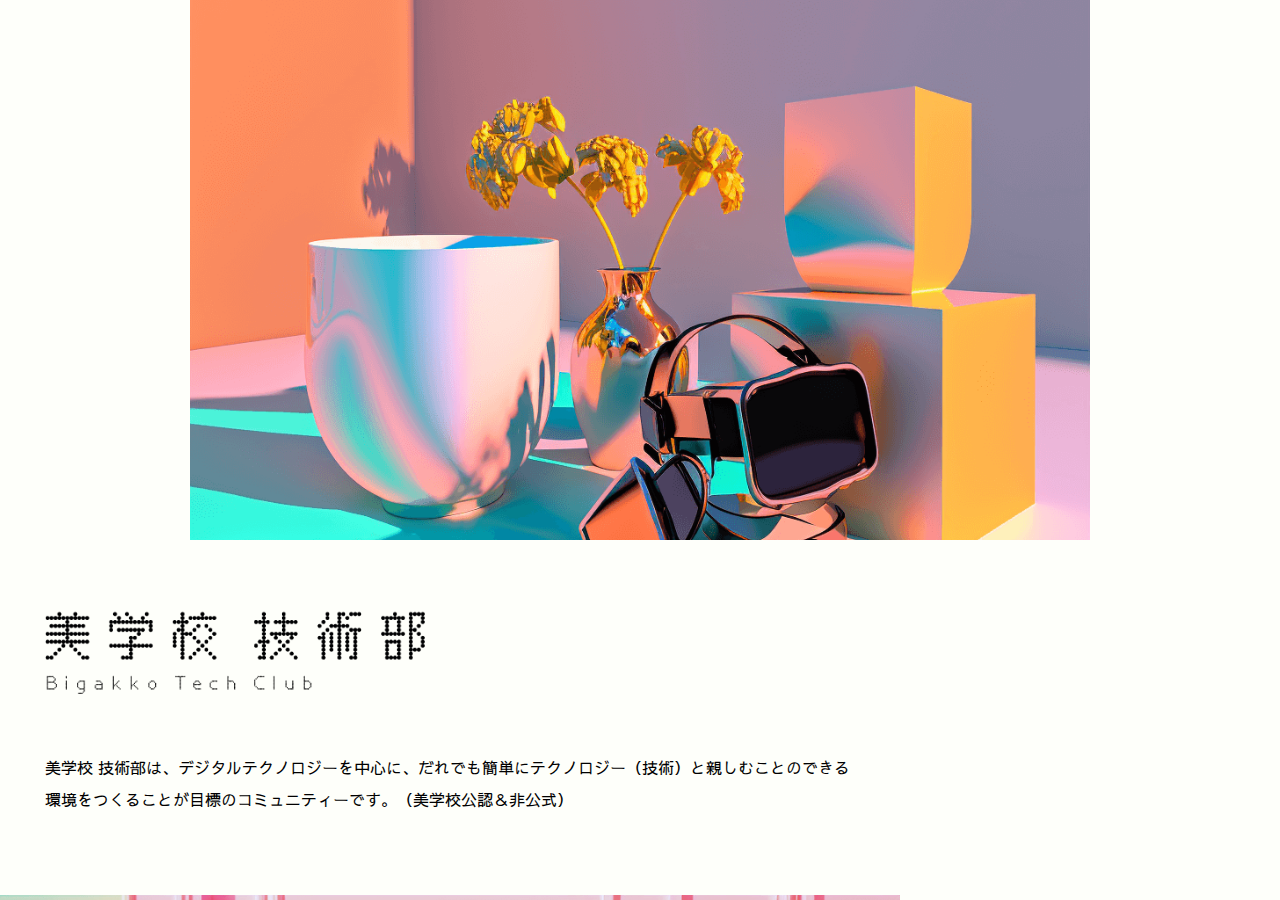
==== bigakko/index.html @ 091b628f "update" ====
<!DOCTYPE html>
<html lang="ja">
  <head>
    <meta charset="UTF-8">
    <meta name="robots" content="noindex">
    <meta http-equiv="X-UA-Compatible" content="IE=edge">
    <meta name="viewport" content="width=device-width, initial-scale=1.0">
    <title>美学校 技術部</title><meta property="og:url" content="https://arisaito.github.io/lifeinbright/bigakko/" />
<meta property="og:type" content="website" />
<meta property="og:title" content="美学校 技術部" />
<meta property="og:site_name" content="美学校 技術部" />
<meta property="og:description" content="" />
<meta property="og:image" content="https://arisaito.github.io/lifeinbright/bigakko/assets/image/image-ogp2.png" />
<meta property="og:locale" content="ja_JP" />
<meta name="twitter:card" content="summary_large_image" />
<meta name="twitter:image" content="https://arisaito.github.io/lifeinbright/bigakko/assets/image/image-ogp2.png" />
<link rel="shortcut icon" type="image/vnd.microsoft.icon" href="https://arisaito.github.io/lifeinbright/bigakko/assets/image/favicon.ico" />
<link rel="icon" href="https://arisaito.github.io/lifeinbright/bigakko/assets/image/favicon.ico" />
<link rel="apple-touch-icon" sizes="57x57" href="https://arisaito.github.io/lifeinbright/bigakko/assets/image/appicon.png" />
    <link rel="stylesheet" href="../static/css/bigakko/style.css">
    <script src="../static/js/bigakko.bundle.js"></script>
  </head>
  <body>
    <div class="wrapper">
      <div class="bg"><img class="bg-image" src="./assets/image/image-main_illust.png" alt="シンボルイラスト"></div>
      <div class="content">
        <section class="section title" id="title">
          <div class="title-item">
            <h1 class="title-logo"> <img class="title-logo-image" src="./assets/image/image-logo.png" alt="美学校 技術部"></h1>
            <p class="title-description"></p>美学校 技術部は、デジタルテクノロジーを中心に、だれでも簡単にテクノロジー（技術）と親しむことのできる環境をつくることが目標のコミュニティーです。（美学校公認＆非公式）
          </div>
        </section>
        <section class="section use" id="use"><img class="section-image" src="./assets/image/image-tote.png" alt="トートバッグの画像">
          <div class="section-inner">
            <h2 class="section-title"><img class="section-title-image" src="./assets/image/section-title/image-title01.png" alt="テクノロジーをつかう"></h2>
            <p class="section-text">美学校の小教場にある、青いかばんの中の機材はだれでも自由につかうことができます。<br>現在のかばんの中身はこちら。</p><a class="section-button-link" href="./devices/quest1/">
              <button class="c-button">VRヘッドセット</button></a>
          </div>
        </section>
        <section class="section extra" id="extra"><img class="section-image" src="./assets/image/image-bigakko3d.png" alt="美学校3Dスキャンの画像">
          <div class="section-inner">
            <h2 class="section-title"><img class="section-title-image" src="./assets/image/section-title/image-title03.png" alt="おまけテクノロジー"></h2>
            <p class="section-text">美学校の3Dデータを公開・配布しています。<br></p>スマートフォンからアクセスするとAR（実寸）で見ることができ、PCからアクセスすると3Dデータをダウンロードできて展示のモック作成などに活用できます。
            <ul class="extra-ul">
              <li class="extra-li"><a class="section-button-link" href="./3dscan/bigakko/">
                  <button class="c-button">美学校 本校</button></a><a class="section-button-link" href="./3dscan/kobeya/">
                  <button class="c-button">美学校 小教場</button></a><a class="section-button-link" href="./3dscan/studio/">
                  <button class="c-button">美学校スタジオ</button></a></li>
            </ul>
          </div>
        </section>
        <section class="section footer" id="footer"> <a class="footer-link" href="https://twitter.com/saharu54" target="_blank" rel="noopener noreferrer">連絡先</a>
          <p class="footer-copyright">Copyright © All rights reserved.</p>
        </section>
      </div>
    </div>
  </body>
</html>
---- static/css/bigakko/style.css ----
﻿@import"https://fonts.googleapis.com/css?family=Sawarabi+Gothic";html,body,div,span,applet,object,iframe,h1,h2,h3,h4,h5,h6,p,blockquote,pre,a,abbr,acronym,address,big,cite,code,del,dfn,em,img,ins,kbd,q,s,samp,small,strike,strong,sub,sup,tt,var,b,u,i,center,dl,dt,dd,ol,ul,li,fieldset,form,label,legend,table,caption,tbody,tfoot,thead,tr,th,td,article,aside,canvas,details,embed,figure,figcaption,footer,header,hgroup,menu,nav,output,ruby,section,summary,time,mark,audio,video{margin:0;padding:0;border:0;font-size:100%;font:inherit;vertical-align:baseline}article,aside,details,figcaption,figure,footer,header,hgroup,menu,nav,section{display:block}body{line-height:1}ol,ul{list-style:none}blockquote,q{quotes:none}blockquote:before,blockquote:after,q:before,q:after{content:"";content:none}table{border-collapse:collapse;border-spacing:0}button{background-color:rgba(0,0,0,0);border:none;cursor:pointer;outline:none;padding:0;appearance:none}*{box-sizing:border-box}a{display:inline-block}body{font-family:"Sawarabi Gothic"}.c-button{width:90%;min-width:300px;max-width:350px;color:#000;font-family:"Sawarabi Gothic";border:solid 1px #000;padding:.9rem;margin:auto;border-radius:100rem;font-size:1rem;position:relative}.c-button::after{content:"▷";position:absolute;top:50%;right:8%;transform:translateY(-50%);font-size:.9rem}body{color:#000;background:#fefffa;margin:0;font-size:16px;line-height:2rem;display:flex;flex-direction:column}a{color:#000;text-underline-offset:4px}.wrapper{max-width:900px;display:flex;flex-direction:column;position:absolute;top:0;left:0;width:100%;height:100%;overflow-y:scroll}.wrapper .content{margin-top:60vh;background:#fefffa;display:flex;flex-direction:column}.bg{position:fixed;top:0;left:50%;transform:translateX(-50%);width:100%;max-width:900px;height:60vh;z-index:-2;pointer-events:none}.bg-image{width:100%;height:100%;object-fit:cover}.line-wave{width:90%;margin:3rem auto}.section-image{margin:4rem auto 1rem;width:100%;height:auto}.section-inner{margin:1rem auto;width:90%;display:flex;flex-direction:column}.section-title{margin:0 auto 1rem 0;width:100%;max-width:calc(400px / 1.1);text-align:center}.section-title-image{width:100%;height:auto;margin:auto}.section-button-link{margin:2rem auto 0}.section .title-item{width:90%;margin:1rem auto;display:flex;flex-direction:column}.section .title-logo{width:90%;max-width:400px;margin:3rem auto 3rem 0}.section .title-logo-image{width:100%;height:auto;margin:auto}.section .extra-li{display:flex;flex-direction:column}.section .extra-li .section-button-link:nth-of-type(2){margin-top:1rem}.section .extra-li .section-button-link:nth-of-type(3){margin-top:1rem}.footer{background:#10d3cd;display:flex;flex-direction:column;margin:3rem 0 0;padding:1rem 0;line-height:1.6rem}.footer-link{margin:auto}.footer-copyright{margin:auto}.footer-image{margin-top:1rem;width:100%;height:auto}.devices{width:100%;margin:0 auto 5rem;text-align:left;display:flex;flex-direction:column;line-height:1.8rem}.devices-header{position:fixed;top:0;left:0;width:100%;height:auto;background:#fefffa;z-index:1}.devices-header-logo{margin:1rem auto 0 1rem;width:50%;max-width:calc(calc(400px / 1.1) / 2)}.devices-header-logo-image{width:100%;height:auto}.devices-image{margin:4rem auto 1rem;width:100%;height:auto}.devices-inner{margin:1rem;display:flex;flex-direction:column}.devices-title{width:80%;max-width:calc(calc(400px / 1.1) / 1.3);margin:0}.devices-title-image{width:100%;height:auto;margin:auto}.devices-subtitle{margin:2rem auto 1rem 0}
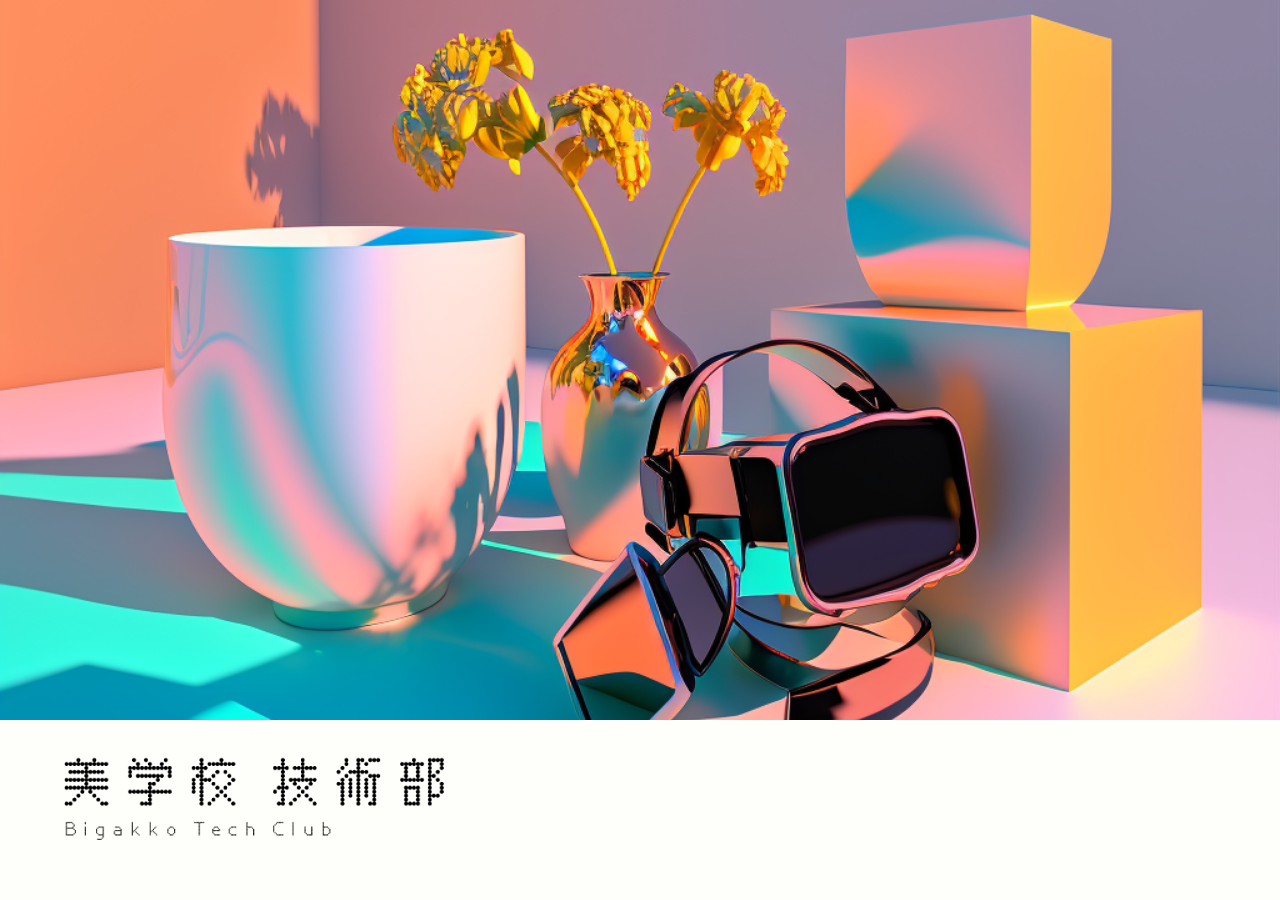
==== commit 4898bba0: "update" ====
--- a/bigakko/index.html
+++ b/bigakko/index.html
@@ -21,8 +21,10 @@
     <script src="../static/js/bigakko.bundle.js"></script>
   </head>
   <body>
-    <div class="wrapper">
-      <div class="bg"><img class="bg-image" src="./assets/image/image-main_illust.png" alt="シンボルイラスト"></div>
+    <div class="wrapper" id="wrapper">
+      <div class="bg">
+        <div class="bg-image"></div>
+      </div>
       <div class="content">
         <section class="section title" id="title">
           <div class="title-item">
@@ -30,17 +32,18 @@
             <p class="title-description"></p>美学校 技術部は、デジタルテクノロジーを中心に、だれでも簡単にテクノロジー（技術）と親しむことのできる環境をつくることが目標のコミュニティーです。（美学校公認＆非公式）
           </div>
         </section>
-        <section class="section use" id="use"><img class="section-image" src="./assets/image/image-tote.png" alt="トートバッグの画像">
+        <section class="section section-column use" id="use"><img class="section-image" src="./assets/image/image-tote.png" alt="トートバッグの画像">
           <div class="section-inner">
             <h2 class="section-title"><img class="section-title-image" src="./assets/image/section-title/image-title01.png" alt="テクノロジーをつかう"></h2>
             <p class="section-text">美学校の小教場にある、青いかばんの中の機材はだれでも自由につかうことができます。<br>現在のかばんの中身はこちら。</p><a class="section-button-link" href="./devices/quest1/">
               <button class="c-button">VRヘッドセット</button></a>
           </div>
         </section>
-        <section class="section extra" id="extra"><img class="section-image" src="./assets/image/image-bigakko3d.png" alt="美学校3Dスキャンの画像">
+        <section class="section section-column extra" id="extra"><img class="section-image" src="./assets/image/image-bigakko3d.png" alt="美学校3Dスキャンの画像">
           <div class="section-inner">
             <h2 class="section-title"><img class="section-title-image" src="./assets/image/section-title/image-title03.png" alt="おまけテクノロジー"></h2>
-            <p class="section-text">美学校の3Dデータを公開・配布しています。<br></p>スマートフォンからアクセスするとAR（実寸）で見ることができ、PCからアクセスすると3Dデータをダウンロードできて展示のモック作成などに活用できます。
+            <p class="section-text">
+              美学校の3Dデータを公開・配布しています。<br>スマートフォンからアクセスするとAR（実寸）で見ることができ、PCからアクセスすると3Dデータをダウンロードできて展示のモック作成などに活用できます。</p>
             <ul class="extra-ul">
               <li class="extra-li"><a class="section-button-link" href="./3dscan/bigakko/">
                   <button class="c-button">美学校 本校</button></a><a class="section-button-link" href="./3dscan/kobeya/">
--- a/static/css/bigakko/style.css
+++ b/static/css/bigakko/style.css
@@ -1 +1 @@
-﻿@import"https://fonts.googleapis.com/css?family=Sawarabi+Gothic";html,body,div,span,applet,object,iframe,h1,h2,h3,h4,h5,h6,p,blockquote,pre,a,abbr,acronym,address,big,cite,code,del,dfn,em,img,ins,kbd,q,s,samp,small,strike,strong,sub,sup,tt,var,b,u,i,center,dl,dt,dd,ol,ul,li,fieldset,form,label,legend,table,caption,tbody,tfoot,thead,tr,th,td,article,aside,canvas,details,embed,figure,figcaption,footer,header,hgroup,menu,nav,output,ruby,section,summary,time,mark,audio,video{margin:0;padding:0;border:0;font-size:100%;font:inherit;vertical-align:baseline}article,aside,details,figcaption,figure,footer,header,hgroup,menu,nav,section{display:block}body{line-height:1}ol,ul{list-style:none}blockquote,q{quotes:none}blockquote:before,blockquote:after,q:before,q:after{content:"";content:none}table{border-collapse:collapse;border-spacing:0}button{background-color:rgba(0,0,0,0);border:none;cursor:pointer;outline:none;padding:0;appearance:none}*{box-sizing:border-box}a{display:inline-block}body{font-family:"Sawarabi Gothic"}.c-button{width:90%;min-width:300px;max-width:350px;color:#000;font-family:"Sawarabi Gothic";border:solid 1px #000;padding:.9rem;margin:auto;border-radius:100rem;font-size:1rem;position:relative}.c-button::after{content:"▷";position:absolute;top:50%;right:8%;transform:translateY(-50%);font-size:.9rem}body{color:#000;background:#fefffa;margin:0;font-size:16px;line-height:2rem;display:flex;flex-direction:column}a{color:#000;text-underline-offset:4px}.wrapper{max-width:900px;display:flex;flex-direction:column;position:absolute;top:0;left:0;width:100%;height:100%;overflow-y:scroll}.wrapper .content{margin-top:60vh;background:#fefffa;display:flex;flex-direction:column}.bg{position:fixed;top:0;left:50%;transform:translateX(-50%);width:100%;max-width:900px;height:60vh;z-index:-2;pointer-events:none}.bg-image{width:100%;height:100%;object-fit:cover}.line-wave{width:90%;margin:3rem auto}.section-image{margin:4rem auto 1rem;width:100%;height:auto}.section-inner{margin:1rem auto;width:90%;display:flex;flex-direction:column}.section-title{margin:0 auto 1rem 0;width:100%;max-width:calc(400px / 1.1);text-align:center}.section-title-image{width:100%;height:auto;margin:auto}.section-button-link{margin:2rem auto 0}.section .title-item{width:90%;margin:1rem auto;display:flex;flex-direction:column}.section .title-logo{width:90%;max-width:400px;margin:3rem auto 3rem 0}.section .title-logo-image{width:100%;height:auto;margin:auto}.section .extra-li{display:flex;flex-direction:column}.section .extra-li .section-button-link:nth-of-type(2){margin-top:1rem}.section .extra-li .section-button-link:nth-of-type(3){margin-top:1rem}.footer{background:#10d3cd;display:flex;flex-direction:column;margin:3rem 0 0;padding:1rem 0;line-height:1.6rem}.footer-link{margin:auto}.footer-copyright{margin:auto}.footer-image{margin-top:1rem;width:100%;height:auto}.devices{width:100%;margin:0 auto 5rem;text-align:left;display:flex;flex-direction:column;line-height:1.8rem}.devices-header{position:fixed;top:0;left:0;width:100%;height:auto;background:#fefffa;z-index:1}.devices-header-logo{margin:1rem auto 0 1rem;width:50%;max-width:calc(calc(400px / 1.1) / 2)}.devices-header-logo-image{width:100%;height:auto}.devices-image{margin:4rem auto 1rem;width:100%;height:auto}.devices-inner{margin:1rem;display:flex;flex-direction:column}.devices-title{width:80%;max-width:calc(calc(400px / 1.1) / 1.3);margin:0}.devices-title-image{width:100%;height:auto;margin:auto}.devices-subtitle{margin:2rem auto 1rem 0}
+﻿@import"https://fonts.googleapis.com/css?family=Sawarabi+Gothic";html,body,div,span,applet,object,iframe,h1,h2,h3,h4,h5,h6,p,blockquote,pre,a,abbr,acronym,address,big,cite,code,del,dfn,em,img,ins,kbd,q,s,samp,small,strike,strong,sub,sup,tt,var,b,u,i,center,dl,dt,dd,ol,ul,li,fieldset,form,label,legend,table,caption,tbody,tfoot,thead,tr,th,td,article,aside,canvas,details,embed,figure,figcaption,footer,header,hgroup,menu,nav,output,ruby,section,summary,time,mark,audio,video{margin:0;padding:0;border:0;font-size:100%;font:inherit;vertical-align:baseline}article,aside,details,figcaption,figure,footer,header,hgroup,menu,nav,section{display:block}body{line-height:1}ol,ul{list-style:none}blockquote,q{quotes:none}blockquote:before,blockquote:after,q:before,q:after{content:"";content:none}table{border-collapse:collapse;border-spacing:0}button{background-color:rgba(0,0,0,0);border:none;cursor:pointer;outline:none;padding:0;appearance:none}*{box-sizing:border-box}a{display:inline-block}body{font-family:"Sawarabi Gothic"}.c-button{width:90%;min-width:300px;max-width:350px;color:#000;font-family:"Sawarabi Gothic";border:solid 1px #000;padding:.9rem;margin:auto;border-radius:100rem;font-size:1rem;position:relative}.c-button::after{content:"▷";position:absolute;top:50%;right:8%;transform:translateY(-50%);font-size:.9rem}body{color:#000;background:#fefffa;margin:0;font-size:16px;line-height:2rem;display:flex;flex-direction:column}a{color:#000;text-underline-offset:4px}.wrapper{display:flex;flex-direction:column;position:absolute;top:0;left:0;width:100%;height:100%;overflow-y:scroll}.wrapper .content{width:100%;max-width:1000px;margin:60vh auto auto;background:#fefffa;display:flex;flex-direction:column}@media screen and (min-width: 992px){.wrapper .content{margin:80vh auto auto;max-width:none}}.bg{position:fixed;top:0;left:50%;transform:translateX(-50%);width:100%;max-width:1000px;height:60vh;z-index:-2;pointer-events:none}@media screen and (min-width: 992px){.bg{top:auto;bottom:20vh;height:80vh;max-width:none}}.bg-image{background:url("../../../bigakko/assets/image/image-main_illust.png") center bottom 35%/cover;width:100%;height:100%}.line-wave{width:90%;margin:3rem auto}.section{position:relative}.section-image{margin:4rem auto 1rem;width:100%;height:auto}.section-inner{margin:1rem auto;width:90%;display:flex;flex-direction:column}.section-title{margin:0 auto 1rem 0;width:100%;max-width:calc(400px / 1.1);text-align:center}.section-title-image{width:100%;height:auto;margin:auto}.section-button-link{margin:2rem auto 0}.section .title-item{width:90%;margin:1rem auto;display:flex;flex-direction:column}.section .title-logo{width:90%;max-width:400px;margin:3rem auto 3rem 0}@media screen and (min-width: 992px){.section .title-logo{margin:1.5vh auto 3rem 0}}.section .title-logo-image{width:100%;height:auto;margin:auto}@media screen and (min-width: 992px){.section-column{height:90vh;margin:5vh 0}.section-column .section-inner{position:absolute;right:4rem;top:50%;transform:translateY(-50%);width:40vw}.section-column .section-image{width:70vw;position:absolute;top:50%;left:0;transform:translateY(-50%);height:100%;object-fit:cover;margin:auto}.section-column .section-title{background:#fefffa;max-width:400px;z-index:1;padding:.5rem 1rem;box-sizing:content-box}.section-column .section-text{background:#fefffa;z-index:1;padding:.5rem 1rem;box-sizing:content-box}.section-column .c-button{background:#fefffa;font-size:.9rem}}.extra-li{display:flex;flex-direction:column}.extra-li .section-button-link:nth-of-type(2){margin-top:1rem}.extra-li .section-button-link:nth-of-type(3){margin-top:1rem}.footer{background:none;display:flex;flex-direction:column;margin:3rem 0 0;padding:1rem 0;line-height:1.6rem;font-size:.9rem}.footer-link{margin:auto}.footer-copyright{margin:auto}.footer-image{margin-top:1rem;width:100%;height:auto}@media screen and (min-width: 992px){.footer{margin-top:5rem;background:none}}.devices{width:100%;margin:0 auto 5rem;text-align:left;display:flex;flex-direction:column;line-height:1.8rem}.devices-header{position:fixed;top:0;left:0;width:100%;height:auto;background:#fefffa;z-index:1}.devices-header-logo{margin:1rem auto 0 1rem;width:50%;max-width:calc(calc(400px / 1.1) / 2)}.devices-header-logo-image{width:100%;height:auto}.devices-image{margin:4rem auto 1rem;width:100%;height:auto}.devices-inner{margin:1rem;display:flex;flex-direction:column}.devices-title{width:80%;max-width:calc(calc(400px / 1.1) / 1.3);margin:0}.devices-title-image{width:100%;height:auto;margin:auto}.devices-subtitle{margin:2rem auto 1rem 0}.fade-in{opacity:0;transition:opacity .25s ease-out}.fade-in.show{opacity:1}.fade-in2{opacity:0;transition:opacity .25s ease-out .2s}.fade-in2.show{opacity:1}
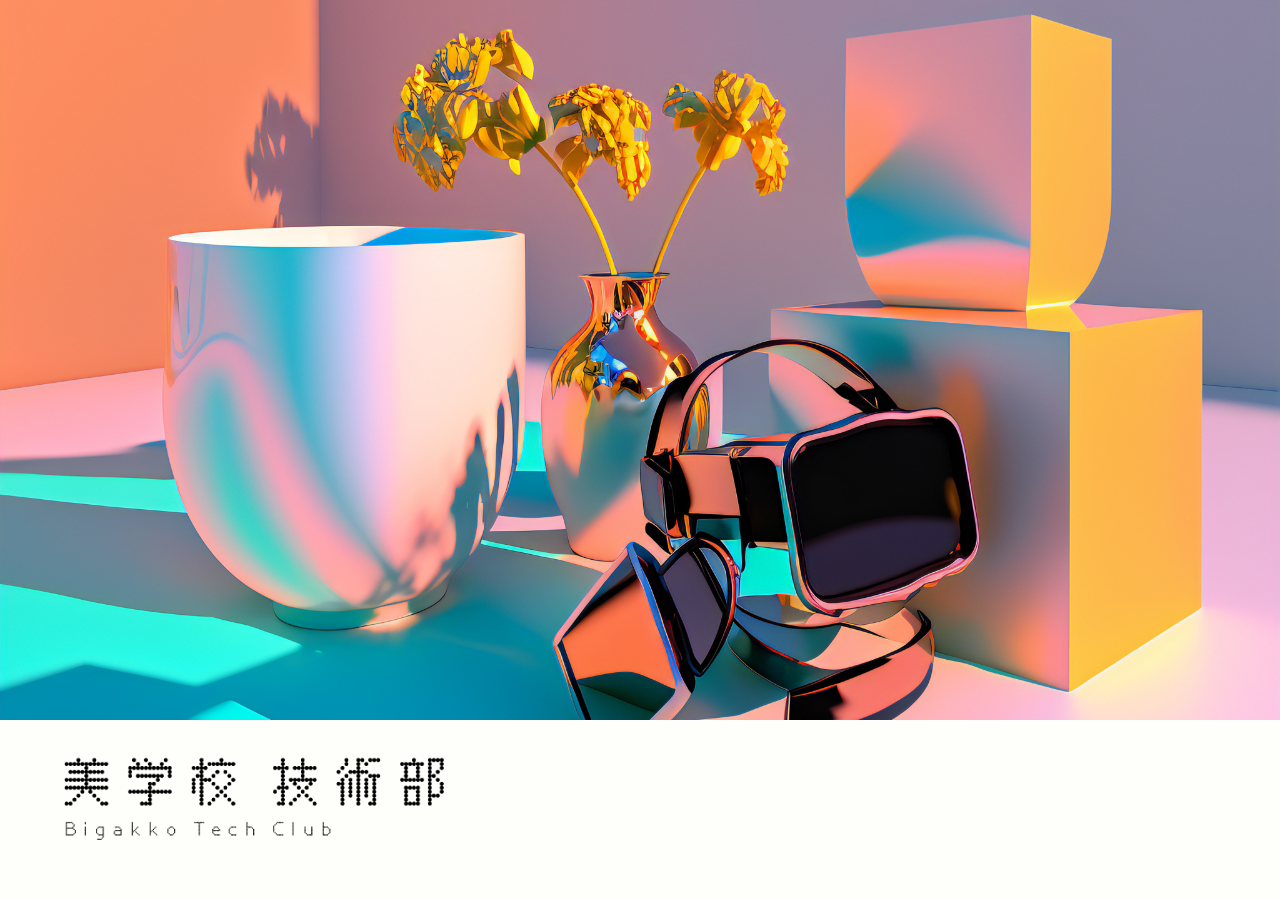
==== commit 362bfb8c: "update" ====
--- a/bigakko/index.html
+++ b/bigakko/index.html
@@ -35,8 +35,13 @@
         <section class="section section-column use" id="use"><img class="section-image" src="./assets/image/image-tote.png" alt="トートバッグの画像">
           <div class="section-inner">
             <h2 class="section-title"><img class="section-title-image" src="./assets/image/section-title/image-title01.png" alt="テクノロジーをつかう"></h2>
-            <p class="section-text">美学校の小教場にある、青いかばんの中の機材はだれでも自由につかうことができます。<br>現在のかばんの中身はこちら。</p><a class="section-button-link" href="./devices/quest1/">
-              <button class="c-button">VRヘッドセット</button></a>
+            <p class="section-text">美学校の小教場にある、青いトートバッグ（技術部のキーホルダー付き）の中の機材はだれでも自由につかうことができます。<br>現在のバッグの中身はこちら。</p>
+            <ul>
+              <li><a class="section-button-link" href="./devices/quest1/">
+                  <button class="c-button">VRヘッドセット</button></a></li>
+              <li><a class="section-button-link" href="./devices/cable/">
+                  <button class="c-button">ケーブル類</button></a></li>
+            </ul>
           </div>
         </section>
         <section class="section section-column extra" id="extra"><img class="section-image" src="./assets/image/image-bigakko3d.png" alt="美学校3Dスキャンの画像">
@@ -46,8 +51,10 @@
               美学校の3Dデータを公開・配布しています。<br>スマートフォンからアクセスするとAR（実寸）で見ることができ、PCからアクセスすると3Dデータをダウンロードできて展示のモック作成などに活用できます。</p>
             <ul class="extra-ul">
               <li class="extra-li"><a class="section-button-link" href="./3dscan/bigakko/">
-                  <button class="c-button">美学校 本校</button></a><a class="section-button-link" href="./3dscan/kobeya/">
-                  <button class="c-button">美学校 小教場</button></a><a class="section-button-link" href="./3dscan/studio/">
+                  <button class="c-button">美学校 本校</button></a></li>
+              <li class="extra-li"><a class="section-button-link" href="./3dscan/kobeya/">
+                  <button class="c-button">美学校 小教場</button></a></li>
+              <li class="extra-li"><a class="section-button-link" href="./3dscan/studio/">
                   <button class="c-button">美学校スタジオ</button></a></li>
             </ul>
           </div>
--- a/static/css/bigakko/style.css
+++ b/static/css/bigakko/style.css
@@ -1 +1 @@
-﻿@import"https://fonts.googleapis.com/css?family=Sawarabi+Gothic";html,body,div,span,applet,object,iframe,h1,h2,h3,h4,h5,h6,p,blockquote,pre,a,abbr,acronym,address,big,cite,code,del,dfn,em,img,ins,kbd,q,s,samp,small,strike,strong,sub,sup,tt,var,b,u,i,center,dl,dt,dd,ol,ul,li,fieldset,form,label,legend,table,caption,tbody,tfoot,thead,tr,th,td,article,aside,canvas,details,embed,figure,figcaption,footer,header,hgroup,menu,nav,output,ruby,section,summary,time,mark,audio,video{margin:0;padding:0;border:0;font-size:100%;font:inherit;vertical-align:baseline}article,aside,details,figcaption,figure,footer,header,hgroup,menu,nav,section{display:block}body{line-height:1}ol,ul{list-style:none}blockquote,q{quotes:none}blockquote:before,blockquote:after,q:before,q:after{content:"";content:none}table{border-collapse:collapse;border-spacing:0}button{background-color:rgba(0,0,0,0);border:none;cursor:pointer;outline:none;padding:0;appearance:none}*{box-sizing:border-box}a{display:inline-block}body{font-family:"Sawarabi Gothic"}.c-button{width:90%;min-width:300px;max-width:350px;color:#000;font-family:"Sawarabi Gothic";border:solid 1px #000;padding:.9rem;margin:auto;border-radius:100rem;font-size:1rem;position:relative}.c-button::after{content:"▷";position:absolute;top:50%;right:8%;transform:translateY(-50%);font-size:.9rem}body{color:#000;background:#fefffa;margin:0;font-size:16px;line-height:2rem;display:flex;flex-direction:column}a{color:#000;text-underline-offset:4px}.wrapper{display:flex;flex-direction:column;position:absolute;top:0;left:0;width:100%;height:100%;overflow-y:scroll}.wrapper .content{width:100%;max-width:1000px;margin:60vh auto auto;background:#fefffa;display:flex;flex-direction:column}@media screen and (min-width: 992px){.wrapper .content{margin:80vh auto auto;max-width:none}}.bg{position:fixed;top:0;left:50%;transform:translateX(-50%);width:100%;max-width:1000px;height:60vh;z-index:-2;pointer-events:none}@media screen and (min-width: 992px){.bg{top:auto;bottom:20vh;height:80vh;max-width:none}}.bg-image{background:url("../../../bigakko/assets/image/image-main_illust.png") center bottom 35%/cover;width:100%;height:100%}.line-wave{width:90%;margin:3rem auto}.section{position:relative}.section-image{margin:4rem auto 1rem;width:100%;height:auto}.section-inner{margin:1rem auto;width:90%;display:flex;flex-direction:column}.section-title{margin:0 auto 1rem 0;width:100%;max-width:calc(400px / 1.1);text-align:center}.section-title-image{width:100%;height:auto;margin:auto}.section-button-link{margin:2rem auto 0}.section .title-item{width:90%;margin:1rem auto;display:flex;flex-direction:column}.section .title-logo{width:90%;max-width:400px;margin:3rem auto 3rem 0}@media screen and (min-width: 992px){.section .title-logo{margin:1.5vh auto 3rem 0}}.section .title-logo-image{width:100%;height:auto;margin:auto}@media screen and (min-width: 992px){.section-column{height:90vh;margin:5vh 0}.section-column .section-inner{position:absolute;right:4rem;top:50%;transform:translateY(-50%);width:40vw}.section-column .section-image{width:70vw;position:absolute;top:50%;left:0;transform:translateY(-50%);height:100%;object-fit:cover;margin:auto}.section-column .section-title{background:#fefffa;max-width:400px;z-index:1;padding:.5rem 1rem;box-sizing:content-box}.section-column .section-text{background:#fefffa;z-index:1;padding:.5rem 1rem;box-sizing:content-box}.section-column .c-button{background:#fefffa;font-size:.9rem}}.extra-li{display:flex;flex-direction:column}.extra-li .section-button-link:nth-of-type(2){margin-top:1rem}.extra-li .section-button-link:nth-of-type(3){margin-top:1rem}.footer{background:none;display:flex;flex-direction:column;margin:3rem 0 0;padding:1rem 0;line-height:1.6rem;font-size:.9rem}.footer-link{margin:auto}.footer-copyright{margin:auto}.footer-image{margin-top:1rem;width:100%;height:auto}@media screen and (min-width: 992px){.footer{margin-top:5rem;background:none}}.devices{width:100%;margin:0 auto 5rem;text-align:left;display:flex;flex-direction:column;line-height:1.8rem}.devices-header{position:fixed;top:0;left:0;width:100%;height:auto;background:#fefffa;z-index:1}.devices-header-logo{margin:1rem auto 0 1rem;width:50%;max-width:calc(calc(400px / 1.1) / 2)}.devices-header-logo-image{width:100%;height:auto}.devices-image{margin:4rem auto 1rem;width:100%;height:auto}.devices-inner{margin:1rem;display:flex;flex-direction:column}.devices-title{width:80%;max-width:calc(calc(400px / 1.1) / 1.3);margin:0}.devices-title-image{width:100%;height:auto;margin:auto}.devices-subtitle{margin:2rem auto 1rem 0}.fade-in{opacity:0;transition:opacity .25s ease-out}.fade-in.show{opacity:1}.fade-in2{opacity:0;transition:opacity .25s ease-out .2s}.fade-in2.show{opacity:1}
+﻿@import"https://fonts.googleapis.com/css2?family=Noto+Sans+JP:wght@400;700&display=swap";html,body,div,span,applet,object,iframe,h1,h2,h3,h4,h5,h6,p,blockquote,pre,a,abbr,acronym,address,big,cite,code,del,dfn,em,img,ins,kbd,q,s,samp,small,strike,strong,sub,sup,tt,var,b,u,i,center,dl,dt,dd,ol,ul,li,fieldset,form,label,legend,table,caption,tbody,tfoot,thead,tr,th,td,article,aside,canvas,details,embed,figure,figcaption,footer,header,hgroup,menu,nav,output,ruby,section,summary,time,mark,audio,video{margin:0;padding:0;border:0;font-size:100%;font:inherit;vertical-align:baseline}article,aside,details,figcaption,figure,footer,header,hgroup,menu,nav,section{display:block}body{line-height:1}ol,ul{list-style:none}blockquote,q{quotes:none}blockquote:before,blockquote:after,q:before,q:after{content:"";content:none}table{border-collapse:collapse;border-spacing:0}button{background-color:rgba(0,0,0,0);border:none;cursor:pointer;outline:none;padding:0;appearance:none}*{box-sizing:border-box}a{display:inline-block}body{font-family:"Noto Sans JP",sans-serif}.c-button{font-family:"Noto Sans JP",sans-serif;width:90%;min-width:300px;max-width:350px;color:#000;border:solid 1px #000;padding:.9rem;margin:auto;border-radius:100rem;font-size:1rem;position:relative}.c-button::after{content:"▷";position:absolute;top:50%;right:8%;transform:translateY(-50%);font-size:.8rem}@media screen and (min-width: 992px){.c-button::after{font-size:.6rem}}@media screen and (min-width: 992px){.c-button{width:250px;border:solid .5px #000;min-width:auto;max-width:none;padding:.7rem}}.devices{width:100%;margin:0 auto 5rem;text-align:left;display:flex;flex-direction:column;line-height:1.8rem}.devices-header{position:fixed;top:0;left:0;width:100%;height:auto;background:#fefffa;z-index:1}.devices-header-logo{margin:1rem auto 0 1rem;width:50%;max-width:calc(calc(400px / 1.1) / 2)}.devices-header-logo-image{width:100%;height:auto}.devices-image{margin:2rem auto;width:100%;height:30vh;object-fit:contain;max-width:500px}.devices-inner{margin:4rem 1rem 1rem;display:flex;flex-direction:column}.devices-title{width:80%;max-width:calc(calc(400px / 1.1) / 1.3);margin:0}.devices-title-image{width:100%;height:auto;margin:auto}.devices-subtitle{margin:1rem auto 1rem 0}body{color:#000;background:#fefffa;margin:0;font-size:16px;line-height:2rem;display:flex;flex-direction:column}@media screen and (min-width: 992px){body{font-size:15px}}a{color:#000;text-underline-offset:4px}.wrapper{display:flex;flex-direction:column;position:absolute;top:0;left:0;width:100%;height:100%;overflow-y:scroll}.wrapper .content{width:100%;max-width:1000px;margin:60vh auto auto;background:#fefffa;display:flex;flex-direction:column}@media screen and (min-width: 992px){.wrapper .content{margin:80vh auto auto;max-width:none}}.bg{position:fixed;top:0;left:50%;transform:translateX(-50%);width:100%;max-width:1000px;height:60vh;z-index:-2;pointer-events:none}@media screen and (min-width: 992px){.bg{top:auto;bottom:20vh;height:80vh;max-width:none}}.bg-image{background:url("../../../bigakko/assets/image/image-main_illust.png") center bottom 35%/cover;width:100%;height:100%}@media screen and (min-width: 992px){.bg-image{background:url("../../../bigakko/assets/image/image-main_illust_pc.jpg") center bottom 35%/cover}}.line-wave{width:90%;margin:3rem auto}.section{position:relative}.section-image{margin:4rem auto 1rem;width:100%;height:auto}.section-inner{margin:1rem auto;width:90%;display:flex;flex-direction:column}.section-title{margin:0 auto 1rem 0;width:100%;max-width:calc(400px / 1.1);text-align:center}.section-title-image{width:100%;height:auto;margin:auto}.section-button-link{margin:1rem auto 0}.section .title-item{width:90%;margin:1rem auto;display:flex;flex-direction:column}.section .title-logo{width:90%;max-width:400px;margin:3rem auto 3rem 0}@media screen and (min-width: 992px){.section .title-logo{margin:1.5vh auto 3rem 0}}.section .title-logo-image{width:100%;height:auto;margin:auto}.section li{display:flex;flex-direction:column}.section li:first-child .section-button-link{margin-top:2rem}@media screen and (min-width: 992px){.section-column{height:80vh;margin:5vh 0}.section-column .section-inner{position:absolute;right:4rem;top:50%;transform:translateY(-50%);width:40vw}.section-column .section-image{width:70vw;position:absolute;top:50%;left:0;transform:translateY(-50%);height:100%;object-fit:cover;margin:auto}.section-column .section-title{background:#fefffa;max-width:400px;z-index:1;padding:.5rem 1rem;box-sizing:content-box}.section-column .section-text{background:#fefffa;z-index:1;padding:.5rem 1rem;box-sizing:content-box}.section-column .c-button{background:#fefffa;font-size:.9rem}}.footer{background:none;display:flex;flex-direction:column;margin:3rem 0 0;padding:1rem 0;line-height:1.6rem;font-size:.9rem}.footer-link{margin:auto}.footer-copyright{margin:auto}.footer-image{margin-top:1rem;width:100%;height:auto}@media screen and (min-width: 992px){.footer{margin-top:5rem;background:none}}.fade-in{opacity:0;transition:opacity .25s ease-out}.fade-in.show{opacity:1}.fade-in2{opacity:0;transition:opacity .25s ease-out .2s}.fade-in2.show{opacity:1}
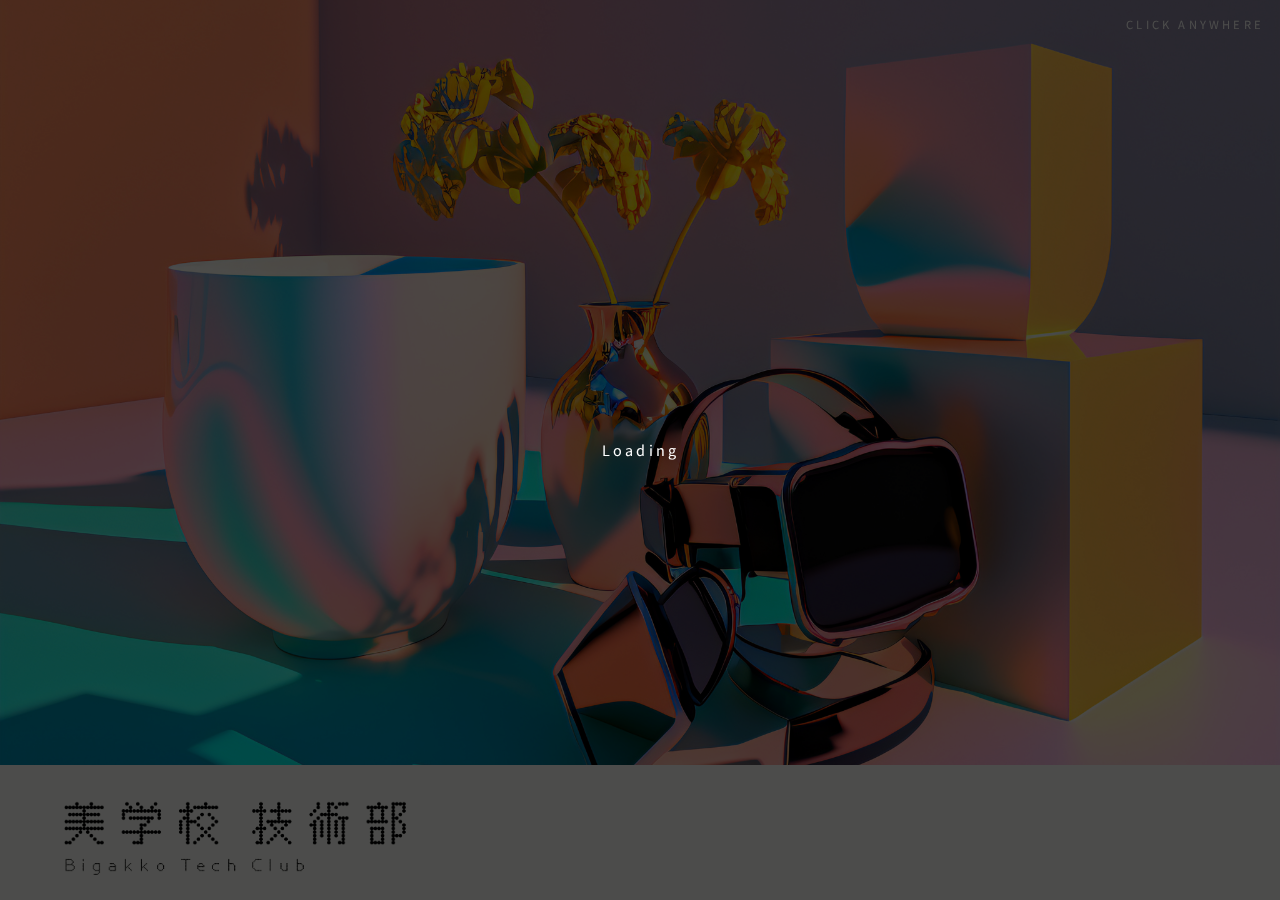
==== commit a746e11c: "update" ====
--- a/bigakko/index.html
+++ b/bigakko/index.html
@@ -21,7 +21,11 @@
     <script src="../static/js/bigakko.bundle.js"></script>
   </head>
   <body>
-    <div class="wrapper" id="wrapper">
+    <canvas class="stage" id="stage"></canvas>
+    <div class="loading is-hidden" id="loading"> 
+      <p class="loading-text">Loading</p>
+    </div>
+    <div class="wrapper" id="wrapper"><span class="click-anywhere" id="click-anywhere">CLICK ANYWHERE</span>
       <div class="bg">
         <div class="bg-image"></div>
       </div>
@@ -29,10 +33,14 @@
         <section class="section title" id="title">
           <div class="title-item">
             <h1 class="title-logo"> <img class="title-logo-image" src="./assets/image/image-logo.png" alt="美学校 技術部"></h1>
-            <p class="title-description"></p>美学校 技術部は、デジタルテクノロジーを中心に、だれでも簡単にテクノロジー（技術）と親しむことのできる環境をつくることが目標のコミュニティーです。（美学校公認＆非公式）
           </div>
         </section>
-        <section class="section section-column use" id="use"><img class="section-image" src="./assets/image/image-tote.png" alt="トートバッグの画像">
+        <section class="section description" id="title">
+          <div class="description-item">
+            <p class="description-text">美学校 技術部は、デジタルテクノロジーを中心に、だれでも簡単にテクノロジー（技術）と親しむことのできる環境をつくることが目標のコミュニティーです。（美学校公認＆非公式）</p>
+          </div>
+        </section>
+        <section class="section section-column use" id="use"><img class="section-image" src="./assets/image/image-tote.jpg" alt="トートバッグの画像">
           <div class="section-inner">
             <h2 class="section-title"><img class="section-title-image" src="./assets/image/section-title/image-title01.png" alt="テクノロジーをつかう"></h2>
             <p class="section-text">美学校の小教場にある、青いトートバッグ（技術部のキーホルダー付き）の中の機材はだれでも自由につかうことができます。<br>現在のバッグの中身はこちら。</p>
--- a/static/css/bigakko/style.css
+++ b/static/css/bigakko/style.css
@@ -1 +1 @@
-﻿@import"https://fonts.googleapis.com/css2?family=Noto+Sans+JP:wght@400;700&display=swap";html,body,div,span,applet,object,iframe,h1,h2,h3,h4,h5,h6,p,blockquote,pre,a,abbr,acronym,address,big,cite,code,del,dfn,em,img,ins,kbd,q,s,samp,small,strike,strong,sub,sup,tt,var,b,u,i,center,dl,dt,dd,ol,ul,li,fieldset,form,label,legend,table,caption,tbody,tfoot,thead,tr,th,td,article,aside,canvas,details,embed,figure,figcaption,footer,header,hgroup,menu,nav,output,ruby,section,summary,time,mark,audio,video{margin:0;padding:0;border:0;font-size:100%;font:inherit;vertical-align:baseline}article,aside,details,figcaption,figure,footer,header,hgroup,menu,nav,section{display:block}body{line-height:1}ol,ul{list-style:none}blockquote,q{quotes:none}blockquote:before,blockquote:after,q:before,q:after{content:"";content:none}table{border-collapse:collapse;border-spacing:0}button{background-color:rgba(0,0,0,0);border:none;cursor:pointer;outline:none;padding:0;appearance:none}*{box-sizing:border-box}a{display:inline-block}body{font-family:"Noto Sans JP",sans-serif}.c-button{font-family:"Noto Sans JP",sans-serif;width:90%;min-width:300px;max-width:350px;color:#000;border:solid 1px #000;padding:.9rem;margin:auto;border-radius:100rem;font-size:1rem;position:relative}.c-button::after{content:"▷";position:absolute;top:50%;right:8%;transform:translateY(-50%);font-size:.8rem}@media screen and (min-width: 992px){.c-button::after{font-size:.6rem}}@media screen and (min-width: 992px){.c-button{width:250px;border:solid .5px #000;min-width:auto;max-width:none;padding:.7rem}}.devices{width:100%;margin:0 auto 5rem;text-align:left;display:flex;flex-direction:column;line-height:1.8rem}.devices-header{position:fixed;top:0;left:0;width:100%;height:auto;background:#fefffa;z-index:1}.devices-header-logo{margin:1rem auto 0 1rem;width:50%;max-width:calc(calc(400px / 1.1) / 2)}.devices-header-logo-image{width:100%;height:auto}.devices-image{margin:2rem auto;width:100%;height:30vh;object-fit:contain;max-width:500px}.devices-inner{margin:4rem 1rem 1rem;display:flex;flex-direction:column}.devices-title{width:80%;max-width:calc(calc(400px / 1.1) / 1.3);margin:0}.devices-title-image{width:100%;height:auto;margin:auto}.devices-subtitle{margin:1rem auto 1rem 0}body{color:#000;background:#fefffa;margin:0;font-size:16px;line-height:2rem;display:flex;flex-direction:column}@media screen and (min-width: 992px){body{font-size:15px}}a{color:#000;text-underline-offset:4px}.wrapper{display:flex;flex-direction:column;position:absolute;top:0;left:0;width:100%;height:100%;overflow-y:scroll}.wrapper .content{width:100%;max-width:1000px;margin:60vh auto auto;background:#fefffa;display:flex;flex-direction:column}@media screen and (min-width: 992px){.wrapper .content{margin:80vh auto auto;max-width:none}}.bg{position:fixed;top:0;left:50%;transform:translateX(-50%);width:100%;max-width:1000px;height:60vh;z-index:-2;pointer-events:none}@media screen and (min-width: 992px){.bg{top:auto;bottom:20vh;height:80vh;max-width:none}}.bg-image{background:url("../../../bigakko/assets/image/image-main_illust.png") center bottom 35%/cover;width:100%;height:100%}@media screen and (min-width: 992px){.bg-image{background:url("../../../bigakko/assets/image/image-main_illust_pc.jpg") center bottom 35%/cover}}.line-wave{width:90%;margin:3rem auto}.section{position:relative}.section-image{margin:4rem auto 1rem;width:100%;height:auto}.section-inner{margin:1rem auto;width:90%;display:flex;flex-direction:column}.section-title{margin:0 auto 1rem 0;width:100%;max-width:calc(400px / 1.1);text-align:center}.section-title-image{width:100%;height:auto;margin:auto}.section-button-link{margin:1rem auto 0}.section .title-item{width:90%;margin:1rem auto;display:flex;flex-direction:column}.section .title-logo{width:90%;max-width:400px;margin:3rem auto 3rem 0}@media screen and (min-width: 992px){.section .title-logo{margin:1.5vh auto 3rem 0}}.section .title-logo-image{width:100%;height:auto;margin:auto}.section li{display:flex;flex-direction:column}.section li:first-child .section-button-link{margin-top:2rem}@media screen and (min-width: 992px){.section-column{height:80vh;margin:5vh 0}.section-column .section-inner{position:absolute;right:4rem;top:50%;transform:translateY(-50%);width:40vw}.section-column .section-image{width:70vw;position:absolute;top:50%;left:0;transform:translateY(-50%);height:100%;object-fit:cover;margin:auto}.section-column .section-title{background:#fefffa;max-width:400px;z-index:1;padding:.5rem 1rem;box-sizing:content-box}.section-column .section-text{background:#fefffa;z-index:1;padding:.5rem 1rem;box-sizing:content-box}.section-column .c-button{background:#fefffa;font-size:.9rem}}.footer{background:none;display:flex;flex-direction:column;margin:3rem 0 0;padding:1rem 0;line-height:1.6rem;font-size:.9rem}.footer-link{margin:auto}.footer-copyright{margin:auto}.footer-image{margin-top:1rem;width:100%;height:auto}@media screen and (min-width: 992px){.footer{margin-top:5rem;background:none}}.fade-in{opacity:0;transition:opacity .25s ease-out}.fade-in.show{opacity:1}.fade-in2{opacity:0;transition:opacity .25s ease-out .2s}.fade-in2.show{opacity:1}
+﻿@import"https://fonts.googleapis.com/css2?family=Noto+Sans+JP:wght@400;700&display=swap";html,body,div,span,applet,object,iframe,h1,h2,h3,h4,h5,h6,p,blockquote,pre,a,abbr,acronym,address,big,cite,code,del,dfn,em,img,ins,kbd,q,s,samp,small,strike,strong,sub,sup,tt,var,b,u,i,center,dl,dt,dd,ol,ul,li,fieldset,form,label,legend,table,caption,tbody,tfoot,thead,tr,th,td,article,aside,canvas,details,embed,figure,figcaption,footer,header,hgroup,menu,nav,output,ruby,section,summary,time,mark,audio,video{margin:0;padding:0;border:0;font-size:100%;font:inherit;vertical-align:baseline}article,aside,details,figcaption,figure,footer,header,hgroup,menu,nav,section{display:block}body{line-height:1}ol,ul{list-style:none}blockquote,q{quotes:none}blockquote:before,blockquote:after,q:before,q:after{content:"";content:none}table{border-collapse:collapse;border-spacing:0}button{background-color:rgba(0,0,0,0);border:none;cursor:pointer;outline:none;padding:0;appearance:none}*{box-sizing:border-box}a{display:inline-block}body{font-family:"Noto Sans JP",sans-serif}@keyframes blink{0%{opacity:0}50%{opacity:1}100%{opacity:0}}@keyframes slideUp{0%{top:100%}100%{top:0}}.c-button{font-family:"Noto Sans JP",sans-serif;width:90%;min-width:300px;max-width:350px;color:#000;background:#fefffa;border:solid .9px #000;border-radius:100rem;padding:.9rem;margin:auto;font-size:1rem;position:relative}.c-button::after{content:"▷";position:absolute;top:50%;right:8%;transform:translateY(-50%);font-size:.8rem}@media screen and (min-width: 992px){.c-button::after{font-size:.6rem}}@media screen and (min-width: 992px){.c-button{width:250px;min-width:auto;max-width:none;padding:.7rem;z-index:1;overflow:hidden;transition:.1s}.c-button:hover{color:#fefffa;background:#4b4b4b}}.section-column:nth-of-type(2n - 1) .c-button:hover{color:#fefffa}.devices{width:100%;margin:0 auto 5rem;text-align:left;display:flex;flex-direction:column;line-height:1.8rem}.devices-header{position:fixed;top:0;left:0;width:100%;height:auto;background:#fefffa;z-index:1}.devices-header-logo{margin:1rem auto 0 1rem;width:50%;max-width:calc(calc(350px / 1.1) / 2)}.devices-header-logo-image{width:100%;height:auto}.devices-image{margin:2rem auto;width:100%;height:30vh;object-fit:contain;max-width:500px}.devices-inner{margin:4rem 1rem 1rem;display:flex;flex-direction:column}.devices-title{width:80%;max-width:calc(calc(350px / 1.1) / 1.3);margin:0}.devices-title-image{width:100%;height:auto;margin:auto}.devices-subtitle{margin:1rem auto 1rem 0}body{color:#000;background:#fefffa;margin:0;font-size:16px;line-height:2rem;display:flex;flex-direction:column}@media screen and (min-width: 992px){body{font-size:15px;-webkit-touch-callout:none;-webkit-user-select:none;-moz-touch-callout:none;-moz-user-select:none;touch-callout:none;user-select:none}}a{color:#000;text-underline-offset:4px}#stage{position:fixed;top:0;left:0;pointer-events:none;z-index:3;transition:.25s filter;transition:.25s mix-blend-mode}#stage.alpha{filter:opacity(0.7)}#stage.blend{mix-blend-mode:hard-light}#stage.gray{filter:grayscale(1)}.loading{position:fixed;top:0;left:0;width:calc(100% + 1px);height:100%;display:flex;flex-direction:column;z-index:11;background:rgba(0,0,0,.7);color:#fff;font-size:.9rem;letter-spacing:.2rem;transition:.25s}.loading-text{margin:auto}.loading.is-hidden{opacity:0;pointer-events:none}.wrapper{display:flex;flex-direction:column;position:absolute;top:0;left:0;width:100%;height:100%;height:100vh;overflow-y:scroll;height:100vh}.wrapper .click-anywhere{display:none}@media screen and (min-width: 992px){.wrapper .click-anywhere{display:block;position:fixed;top:.5rem;right:1rem;color:#fefffa;font-size:.7rem;letter-spacing:.2rem;z-index:10;animation:blink 2s ease-in-out infinite;transition:.25s}.wrapper .click-anywhere.is-hidden{animation:none;opacity:0}}.wrapper .content{width:100%;max-width:1000px;margin:60vh auto auto;background:#fefffa;display:flex;flex-direction:column}@media screen and (min-width: 992px){.wrapper .content{margin:85vh auto auto;max-width:none}}.bg{position:fixed;top:0;left:50%;transform:translateX(-50%);width:100%;max-width:1000px;height:60vh;z-index:-2;pointer-events:none}@media screen and (min-width: 992px){.bg{top:auto;bottom:15vh;height:85vh;max-width:none}}.bg-image{background:url("../../../bigakko/assets/image/image-main_illust.png") center bottom 35%/cover;width:100%;height:100%}@media screen and (min-width: 992px){.bg-image{background:url("../../../bigakko/assets/image/image-main_illust_pc.jpg") center bottom 35%/cover}}.line-wave{width:90%;margin:3rem auto}.title{z-index:6;background:#fefffa;position:relative}.description{background:#fefffa;z-index:6;position:relative}.description-item{margin:0 auto 5vh;width:90%;display:flex;flex-direction:column}@media screen and (min-width: 992px){.description-item{margin:1rem auto 15vh}}.section{position:relative}.section-image{margin:4rem auto 1rem;width:100%;height:auto;z-index:6}.section-inner{margin:1rem auto;width:90%;display:flex;flex-direction:column;z-index:6}.section-title{margin:0 auto 1rem 0;max-width:350px;text-align:left;width:80%}.section-title-image{width:100%;height:auto;margin:auto}.section-button-link{margin:1rem auto 0}.section .title-item{width:90%;margin:1rem auto;display:flex;flex-direction:column;z-index:6;background:#fefffa}.section .title-logo{width:90%;max-width:350px;margin:3rem auto 3rem 0}@media screen and (min-width: 992px){.section .title-logo{margin:1.5vh auto 3rem 0}}.section .title-logo-image{height:9vh;object-fit:contain;-webkit-touch-callout:none;-webkit-user-select:none;-moz-touch-callout:none;-moz-user-select:none;touch-callout:none;user-select:none}.section li{display:flex;flex-direction:column}.section li:first-child .section-button-link{margin-top:2rem}@media screen and (min-width: 992px){.section-column{height:110vh}.section-column.use{background:#ffe5de}.section-column .section-inner{position:absolute;left:calc(74% - 20vw);top:50%;transform:translateY(-50%);width:40vw}.section-column .section-image{width:48vw;position:absolute;top:50%;left:0;transform:translateY(-50%);height:80%;object-fit:cover;margin:auto;border-radius:0 50px 50px 0}.section-column .section-title{max-width:350px;z-index:1;padding:.5rem 1rem;box-sizing:content-box}.section-column .section-text{z-index:1;padding:.5rem 1rem;box-sizing:content-box}.section-column:nth-of-type(2n-1) .section-inner{left:calc(26% - 20vw)}.section-column:nth-of-type(2n-1) .section-image{left:auto;right:0;border-radius:50px 0 0 50px}.section-column .c-button{font-size:.9rem}}.footer{display:flex;flex-direction:column;margin:3rem 0 0;padding:1rem 0;line-height:1.3rem;font-size:.7rem;z-index:6;background:#fefffa}.footer-link{margin:auto;font-size:.7rem}.footer-copyright{margin:auto}.footer-image{margin-top:1rem;width:100%;height:auto}@media screen and (min-width: 992px){.footer{margin-top:0rem;background:none}}.fade-in{opacity:0;transition:opacity .25s ease-out}.fade-in.show{opacity:1}.fade-in2{opacity:0;transition:opacity .25s ease-out .2s}.fade-in2.show{opacity:1}
